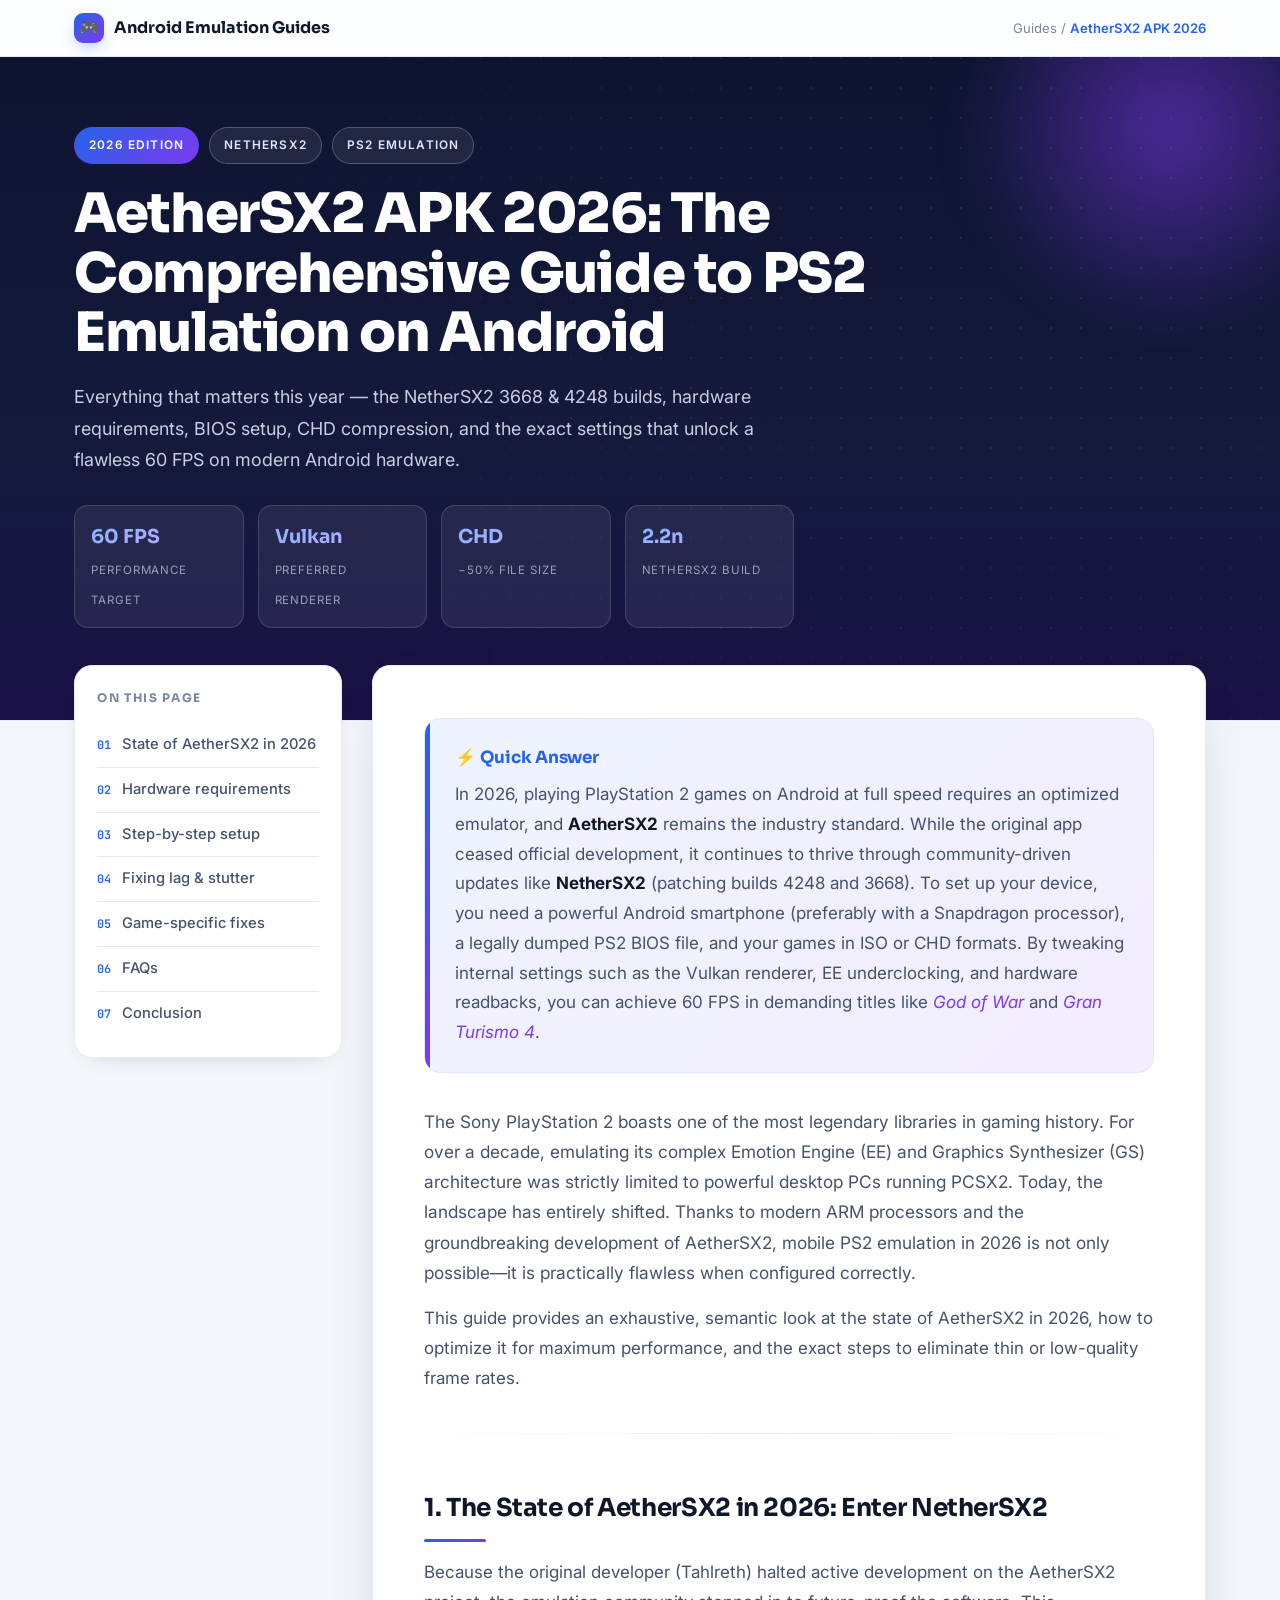
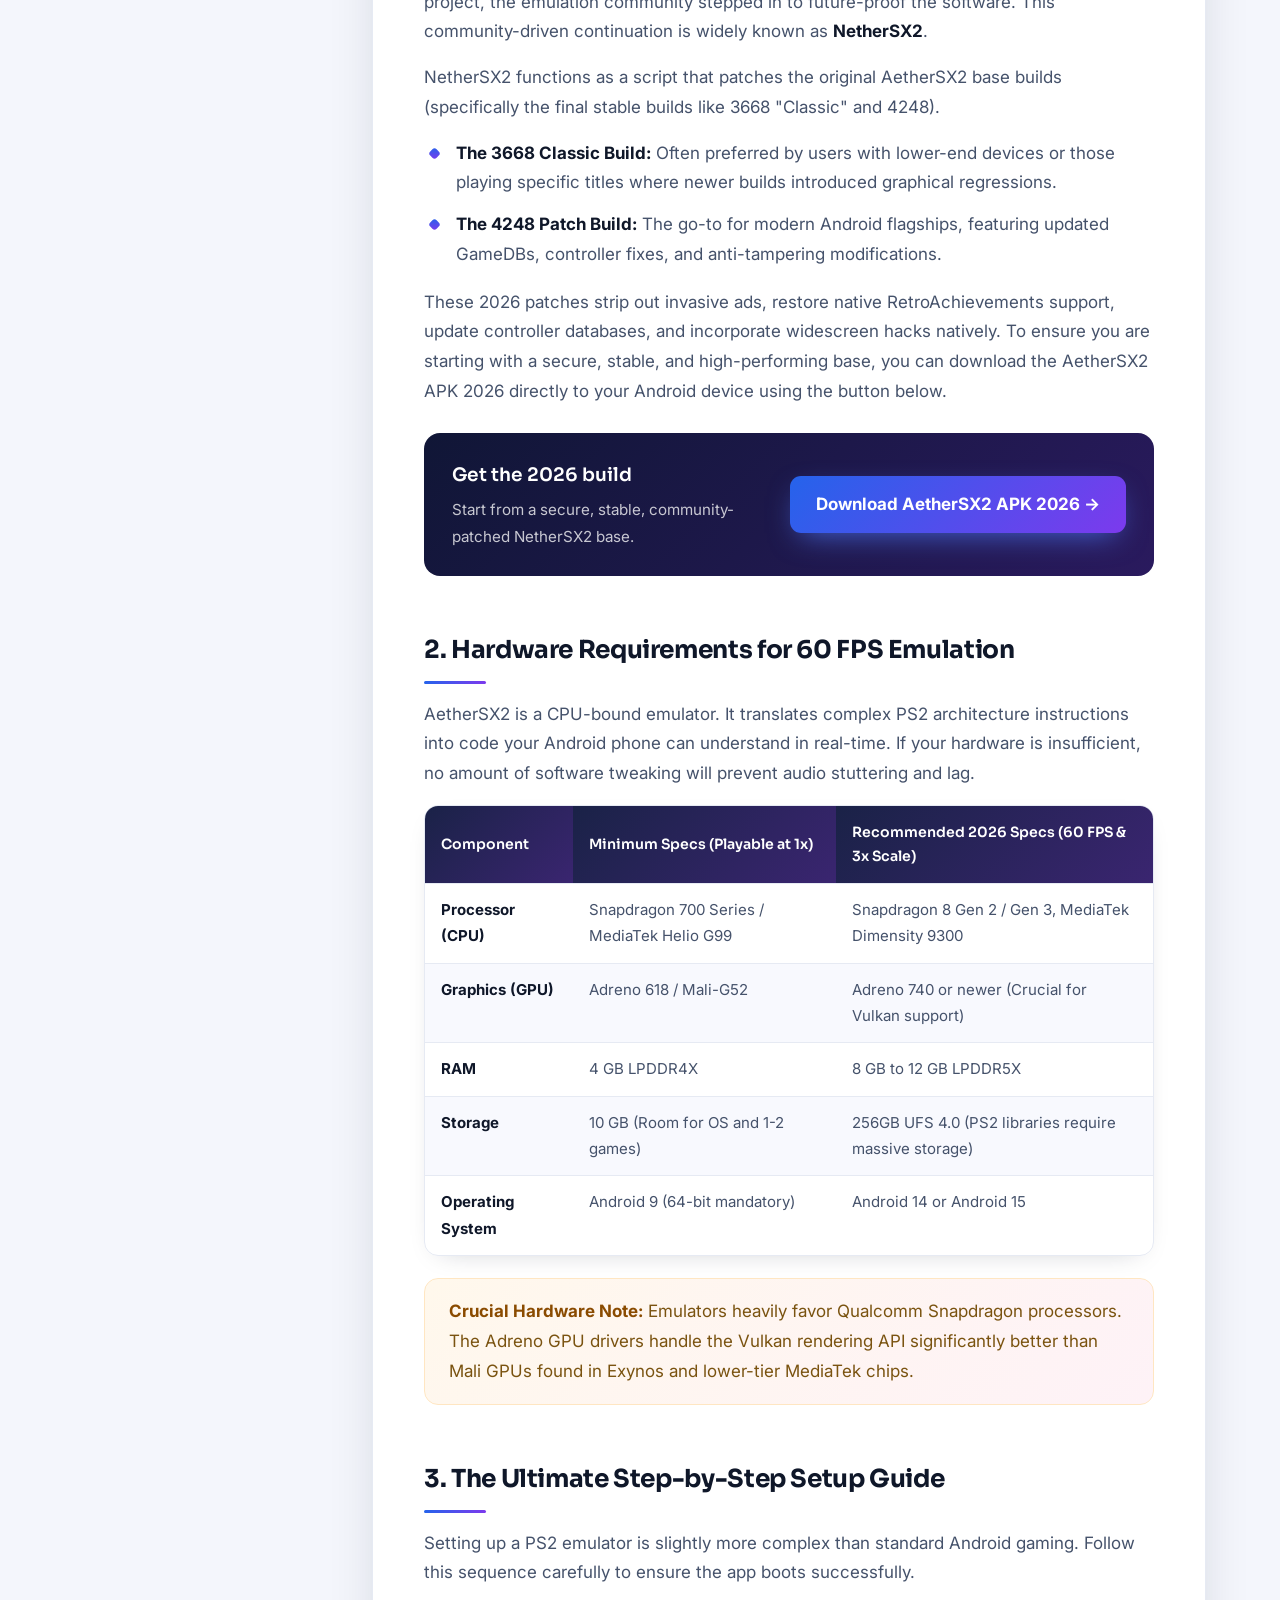
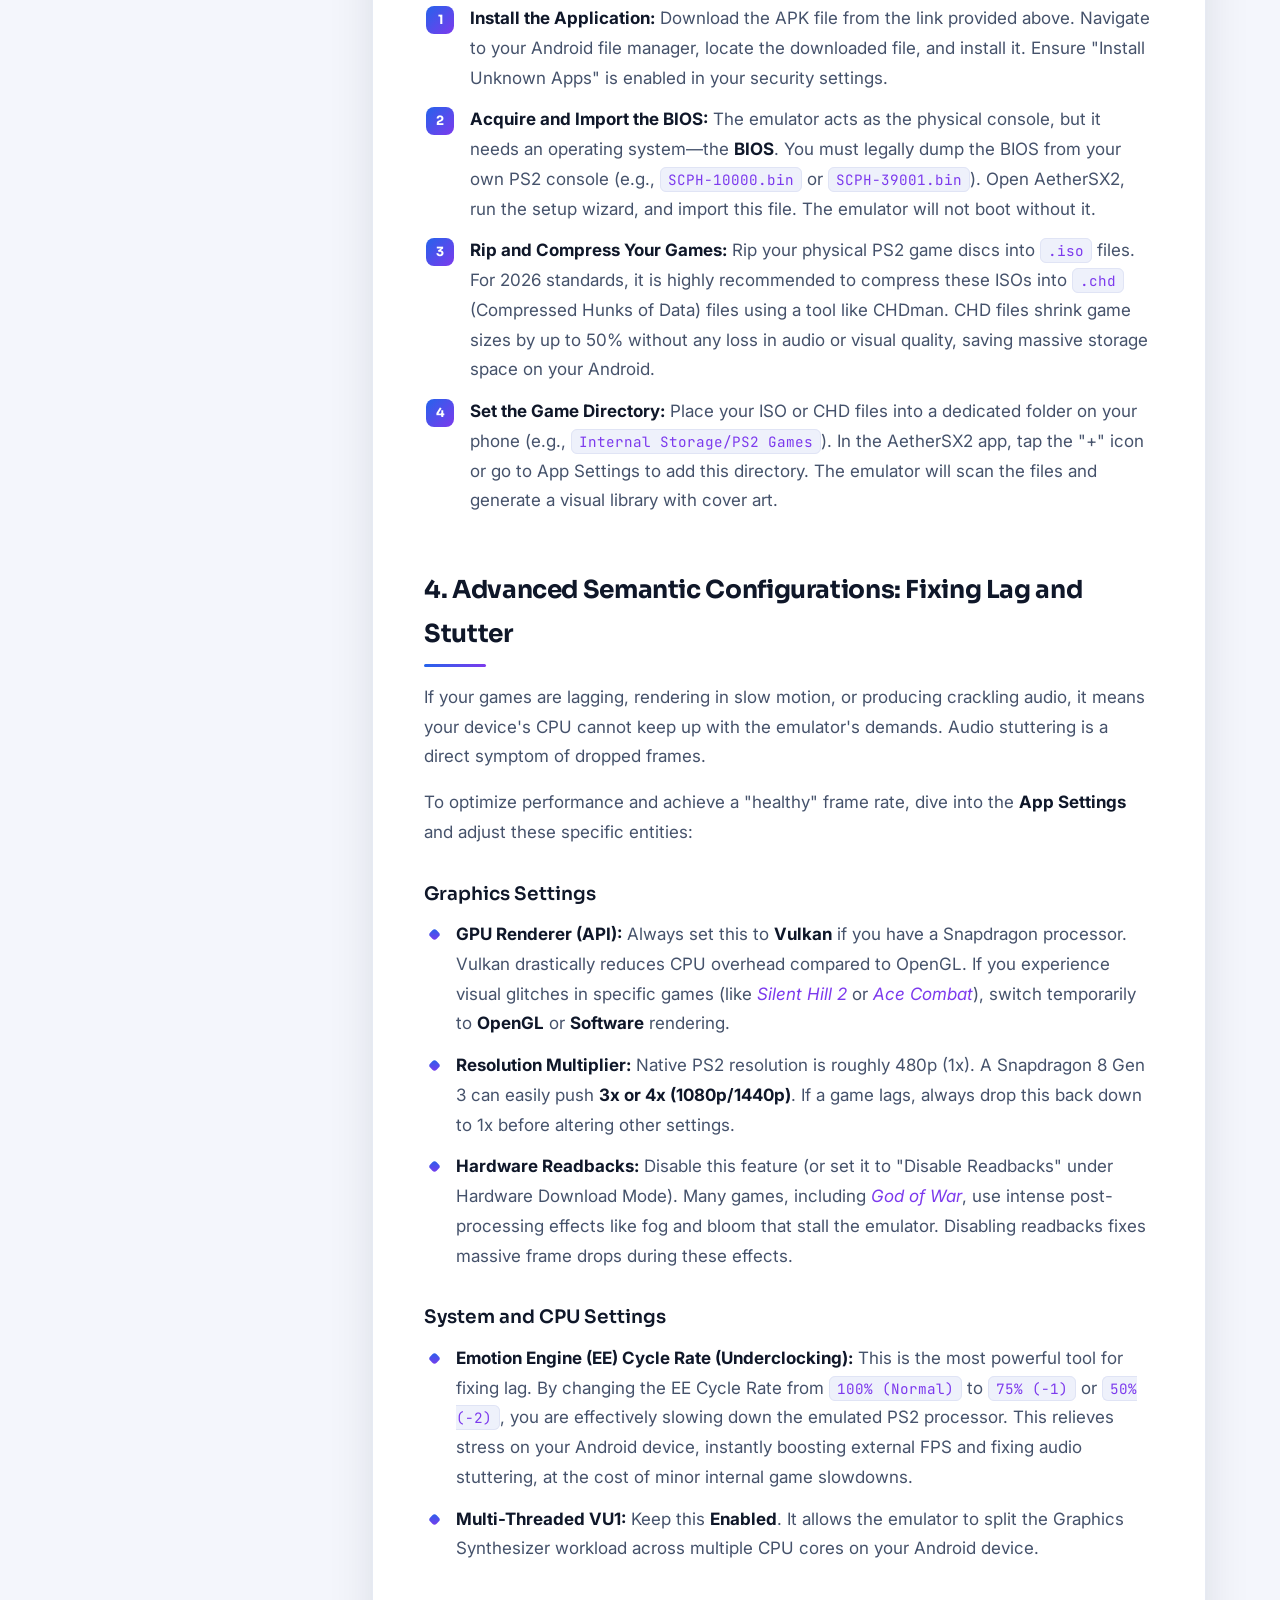
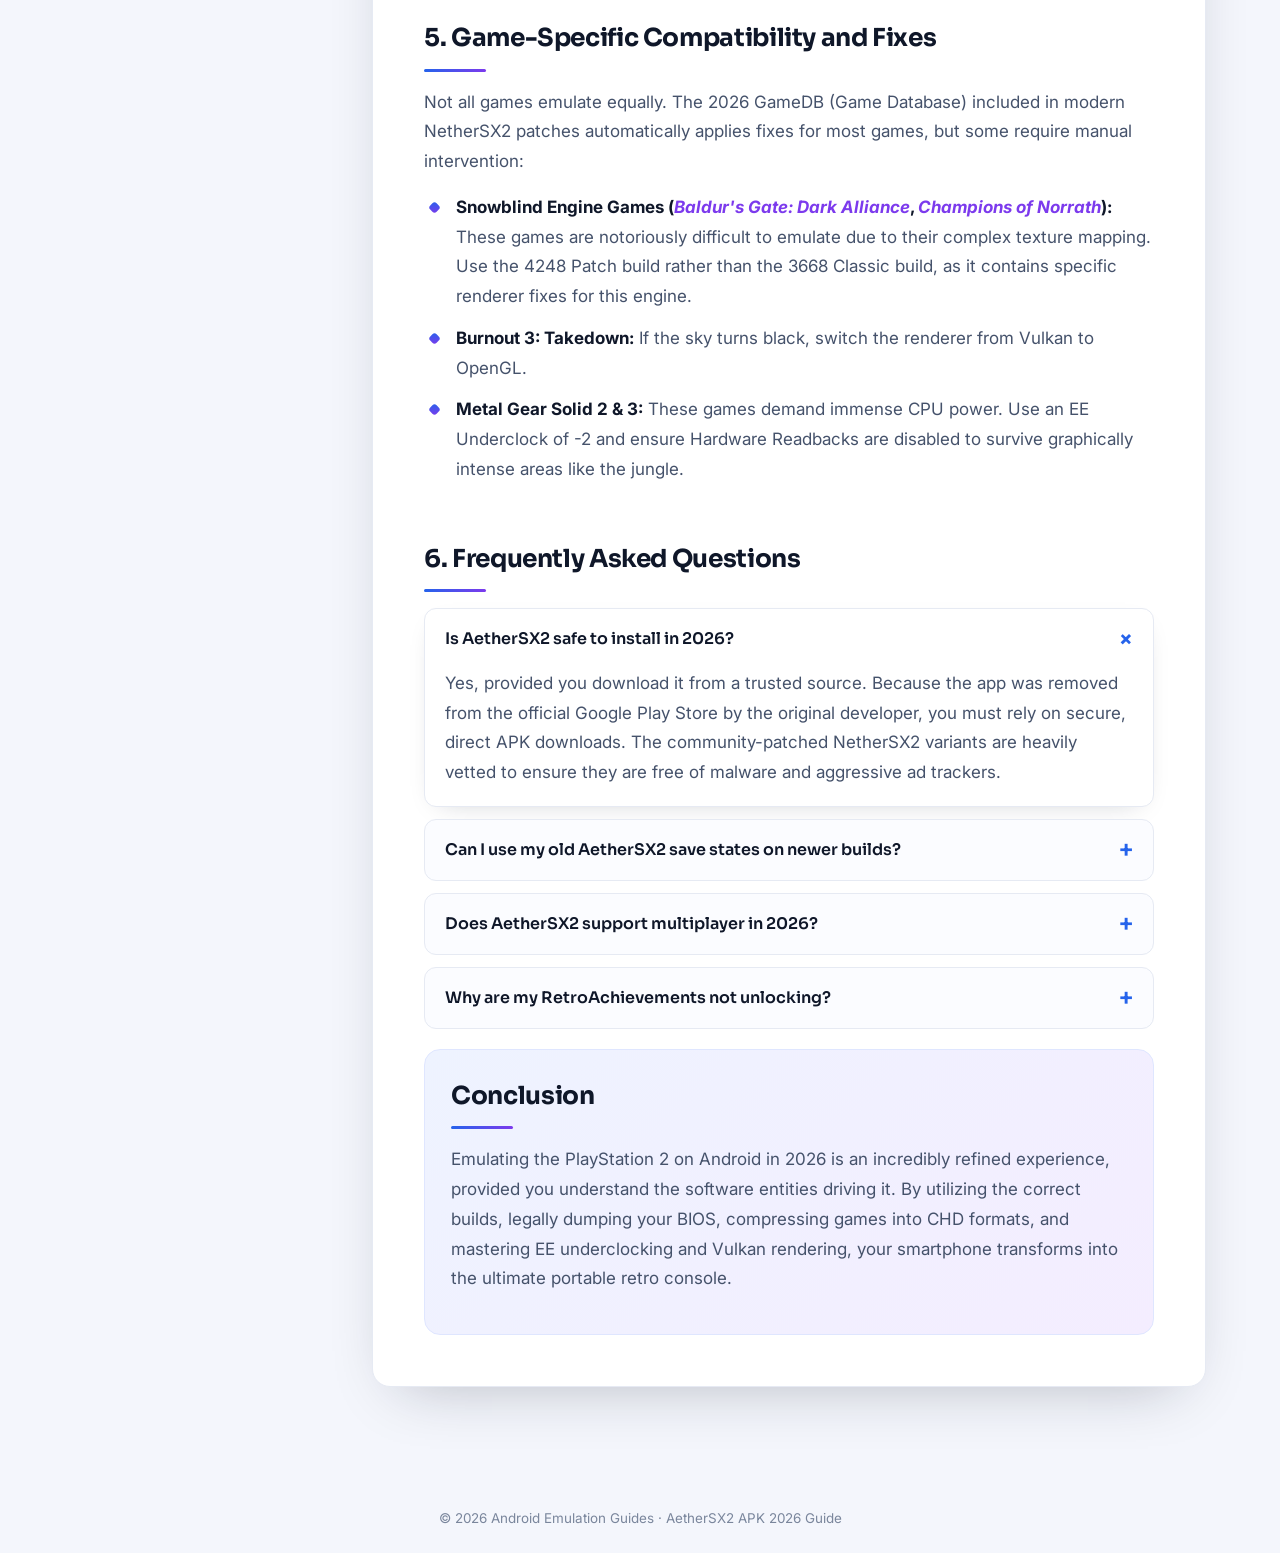
==== index.html @ 11df0278 "Create index.html" ====
<!DOCTYPE html>
<html lang="en">
<head>
    <meta charset="UTF-8">
    <meta name="viewport" content="width=device-width, initial-scale=1.0">
    <title>AetherSX2 APK 2026: The Comprehensive Guide to PS2 Emulation on Android</title>
    <meta name="description" content="The complete 2026 AetherSX2 APK guide — NetherSX2 builds 3668 & 4248, hardware requirements, BIOS setup, CHD compression, Vulkan & EE underclock settings, and game-specific fixes for 60 FPS PS2 emulation on Android.">
    <meta name="keywords" content="AetherSX2 APK 2026, NetherSX2, PS2 emulator Android, AetherSX2 download, PS2 BIOS, CHD compression, Vulkan renderer, EE cycle rate, 60 FPS PS2 emulation, Snapdragon emulation">
    <meta name="author" content="Android Emulation Guides">
    <link rel="canonical" href="https://aetherrsx2apk.com/aethersx2-apk-2026-guide">
    <meta name="robots" content="index, follow, max-snippet:-1, max-image-preview:large, max-video-preview:-1">
    <meta name="googlebot" content="index, follow">
    <meta name="bingbot" content="index, follow">
    <meta name="yandex" content="index, follow">

    <!-- Open Graph -->
    <meta property="og:type" content="article">
    <meta property="og:title" content="AetherSX2 APK 2026: The Comprehensive Guide to PS2 Emulation on Android">
    <meta property="og:description" content="NetherSX2 builds, hardware requirements, BIOS setup, CHD compression, and the exact Vulkan + EE underclock settings for 60 FPS PS2 emulation on Android.">
    <meta property="og:url" content="https://aetherrsx2apk.com/aethersx2-apk-2026-guide">
    <meta property="og:site_name" content="Android Emulation Guides">
    <meta property="og:locale" content="en_US">

    <!-- Twitter -->
    <meta name="twitter:card" content="summary_large_image">
    <meta name="twitter:title" content="AetherSX2 APK 2026: The Comprehensive Guide to PS2 Emulation on Android">
    <meta name="twitter:description" content="Everything about AetherSX2 & NetherSX2 in 2026 — setup, BIOS, CHD, and max-FPS tuning for Android.">

    <link rel="preconnect" href="https://fonts.googleapis.com">
    <link rel="preconnect" href="https://fonts.gstatic.com" crossorigin>
    <link href="https://fonts.googleapis.com/css2?family=Sora:wght@600;700;800&family=Inter:wght@400;500;600;700&family=JetBrains+Mono:wght@500&display=swap" rel="stylesheet">

    <!-- Structured Data -->
    <script type="application/ld+json">
    {
      "@context": "https://schema.org",
      "@graph": [
        {
          "@type": "Article",
          "headline": "AetherSX2 APK 2026: The Comprehensive Guide to PS2 Emulation on Android",
          "description": "An exhaustive 2026 guide to AetherSX2 and NetherSX2 — hardware requirements, BIOS setup, CHD compression, performance tuning, and game-specific fixes for PS2 emulation on Android.",
          "author": { "@type": "Organization", "name": "Android Emulation Guides" },
          "publisher": { "@type": "Organization", "name": "Android Emulation Guides" },
          "mainEntityOfPage": "https://aetherrsx2apk.com/aethersx2-apk-2026-guide",
          "articleSection": "Mobile Gaming",
          "datePublished": "2026-01-01"
        },
        {
          "@type": "BreadcrumbList",
          "itemListElement": [
            { "@type": "ListItem", "position": 1, "name": "Home", "item": "https://aetherrsx2apk.com/" },
            { "@type": "ListItem", "position": 2, "name": "Guides", "item": "https://aetherrsx2apk.com/guides" },
            { "@type": "ListItem", "position": 3, "name": "AetherSX2 APK 2026 Guide" }
          ]
        },
        {
          "@type": "HowTo",
          "name": "How to Set Up AetherSX2 in 2026",
          "step": [
            { "@type": "HowToStep", "name": "Install the Application", "text": "Download the APK, locate it in your file manager, and install it with Install Unknown Apps enabled." },
            { "@type": "HowToStep", "name": "Acquire and Import the BIOS", "text": "Legally dump the BIOS from your own PS2 console and import the .bin file via the AetherSX2 setup wizard." },
            { "@type": "HowToStep", "name": "Rip and Compress Your Games", "text": "Rip discs to ISO and compress to CHD with CHDman to save up to 50% storage without quality loss." },
            { "@type": "HowToStep", "name": "Set the Game Directory", "text": "Place ISO/CHD files in a dedicated folder and add that directory in AetherSX2 to build your library." }
          ]
        },
        {
          "@type": "FAQPage",
          "mainEntity": [
            { "@type": "Question", "name": "Is AetherSX2 safe to install in 2026?", "acceptedAnswer": { "@type": "Answer", "text": "Yes, provided you download from a trusted source. Since the app was removed from Google Play by its original developer, use secure direct APK downloads. Community-patched NetherSX2 variants are heavily vetted to be free of malware and aggressive ad trackers." } },
            { "@type": "Question", "name": "Can I use my old AetherSX2 save states on newer builds?", "acceptedAnswer": { "@type": "Answer", "text": "Save states are often incompatible between major versions (e.g., 3668 vs 4248). Use in-game Memory Card saving before updating, since .ps2 memory card files are universally compatible across builds." } },
            { "@type": "Question", "name": "Does AetherSX2 support multiplayer in 2026?", "acceptedAnswer": { "@type": "Answer", "text": "Yes. NetherSX2 version 2.2n introduced experimental DEV9 Ethernet support. Setting the network API to Sockets enables online PS2 servers for community-hosted games like SOCOM or Monster Hunter." } },
            { "@type": "Question", "name": "Why are my RetroAchievements not unlocking?", "acceptedAnswer": { "@type": "Answer", "text": "Older unpatched AetherSX2 builds had a broken RetroAchievements API connection. Upgrading to a 2026 NetherSX2 patched build restores it and adds native PS3/PS4 trophy unlock sounds." } }
          ]
        }
      ]
    }
    </script>

    <style>
        :root {
            --bg: #f4f6fc;
            --panel: #ffffff;
            --ink: #0f1729;
            --ink-soft: #45526b;
            --muted: #7a869c;
            --line: #e6eaf3;
            --blue: #2563eb;
            --blue-2: #4f7cff;
            --violet: #7c3aed;
            --cyan: #06b6d4;
            --mint: #10b981;
            --amber: #f59e0b;
            --ring: rgba(37, 99, 235, .12);
            --radius: 18px;
            --shadow: 0 22px 60px -28px rgba(15, 23, 41, .30);
            --shadow-sm: 0 8px 26px -16px rgba(15, 23, 41, .28);
        }
        * { box-sizing: border-box; }
        html { scroll-behavior: smooth; }
        body {
            margin: 0;
            font-family: 'Inter', system-ui, -apple-system, sans-serif;
            color: var(--ink);
            background:
                radial-gradient(900px 500px at 100% -5%, rgba(124,58,237,.10), transparent 55%),
                radial-gradient(900px 500px at -5% 5%, rgba(37,99,235,.10), transparent 55%),
                var(--bg);
            line-height: 1.75;
            font-size: 17px;
            -webkit-font-smoothing: antialiased;
        }

        /* Reading progress bar */
        .progress { position: fixed; top: 0; left: 0; height: 3px; width: 0; z-index: 100; background: linear-gradient(90deg, var(--blue), var(--violet), var(--cyan)); transition: width .1s linear; }

        /* ===== Top bar ===== */
        .topbar { position: sticky; top: 0; z-index: 60; background: rgba(255,255,255,.82); backdrop-filter: blur(12px); border-bottom: 1px solid var(--line); }
        .topbar-inner { max-width: 1180px; margin: 0 auto; padding: 13px 24px; display: flex; align-items: center; gap: 12px; }
        .logo { font-family: 'Sora', sans-serif; font-weight: 700; display: flex; align-items: center; gap: 10px; font-size: 1rem; }
        .logo-mark { width: 30px; height: 30px; border-radius: 9px; display: grid; place-items: center; font-size: 1rem; background: linear-gradient(135deg, var(--blue), var(--violet)); box-shadow: 0 6px 18px -6px rgba(37,99,235,.6); }
        .crumbs { margin-left: auto; font-size: .82rem; color: var(--muted); }
        .crumbs span { color: var(--blue); font-weight: 600; }

        /* ===== Hero ===== */
        .hero { position: relative; overflow: hidden; border-bottom: 1px solid var(--line); background: linear-gradient(180deg, #0e1430, #131a3c 60%, #1a1147); color: #fff; }
        .hero::before { content: ""; position: absolute; inset: 0; background-image: radial-gradient(circle at 1px 1px, rgba(255,255,255,.10) 1px, transparent 0); background-size: 30px 30px; mask-image: radial-gradient(circle at 80% 20%, black, transparent 75%); }
        .hero::after { content: ""; position: absolute; width: 460px; height: 460px; right: -120px; top: -160px; border-radius: 50%; background: radial-gradient(circle, rgba(124,58,237,.55), transparent 65%); filter: blur(20px); }
        .hero-inner { position: relative; z-index: 1; max-width: 1180px; margin: 0 auto; padding: 70px 24px 92px; }
        .badge-row { display: flex; gap: 10px; flex-wrap: wrap; margin-bottom: 20px; }
        .pill { font-size: .74rem; font-weight: 600; letter-spacing: .1em; text-transform: uppercase; padding: 7px 14px; border-radius: 999px; border: 1px solid rgba(255,255,255,.22); background: rgba(255,255,255,.08); color: #dfe6ff; }
        .pill.hot { background: linear-gradient(135deg, var(--blue), var(--violet)); border-color: transparent; color: #fff; }
        h1 { font-family: 'Sora', sans-serif; font-weight: 800; font-size: clamp(2.1rem, 5vw, 3.4rem); line-height: 1.1; letter-spacing: -.025em; margin: 0 0 18px; max-width: 20ch; }
        .hero-sub { font-size: 1.12rem; color: rgba(233,238,255,.85); max-width: 66ch; margin: 0 0 30px; }
        .kpis { display: grid; grid-template-columns: repeat(4, minmax(0,1fr)); gap: 14px; max-width: 720px; }
        .kpi { background: rgba(255,255,255,.07); border: 1px solid rgba(255,255,255,.14); border-radius: 14px; padding: 14px 16px; }
        .kpi b { font-family: 'Sora', sans-serif; font-size: 1.2rem; display: block; background: linear-gradient(135deg, #8ab4ff, #c9a4ff); -webkit-background-clip: text; background-clip: text; color: transparent; }
        .kpi span { font-size: .72rem; letter-spacing: .08em; text-transform: uppercase; color: rgba(233,238,255,.6); }

        /* ===== Layout ===== */
        .wrap { max-width: 1180px; margin: -56px auto 90px; padding: 0 24px; position: relative; z-index: 2; display: grid; grid-template-columns: 268px 1fr; gap: 30px; align-items: start; }
        .toc { position: sticky; top: 84px; background: var(--panel); border: 1px solid var(--line); border-radius: var(--radius); box-shadow: var(--shadow-sm); padding: 22px; }
        .toc h4 { margin: 0 0 14px; font-family: 'Sora', sans-serif; font-size: .74rem; letter-spacing: .14em; text-transform: uppercase; color: var(--muted); }
        .toc ol { margin: 0; padding: 0; counter-reset: toc; list-style: none; }
        .toc li { margin: 0; }
        .toc a { counter-increment: toc; display: flex; gap: 11px; align-items: baseline; padding: 9px 0; font-size: .92rem; font-weight: 500; color: var(--ink-soft); border: none; border-bottom: 1px solid var(--line); }
        .toc li:last-child a { border-bottom: none; }
        .toc a::before { content: counter(toc, decimal-leading-zero); font-family: 'JetBrains Mono', monospace; font-size: .74rem; color: var(--blue); font-weight: 600; }
        .toc a:hover { color: var(--violet); }

        .article { background: var(--panel); border: 1px solid var(--line); border-radius: var(--radius); box-shadow: var(--shadow); padding: clamp(26px, 4vw, 54px); min-width: 0; }

        /* Quick answer */
        .quick { position: relative; background: linear-gradient(135deg, #eef3ff, #f3edff); border: 1px solid #dfe6ff; border-radius: 16px; padding: 24px 26px 24px 30px; margin-bottom: 34px; overflow: hidden; }
        .quick::before { content: ""; position: absolute; left: 0; top: 0; bottom: 0; width: 5px; background: linear-gradient(180deg, var(--blue), var(--violet)); }
        .quick h2 { border: none; margin: 0 0 8px; padding: 0; font-size: 1.05rem; color: var(--blue); }
        .quick h2::after { display: none; }
        .quick p { margin: 0; color: var(--ink-soft); }
        .quick strong { color: var(--ink); }

        .lead { font-size: 1.08rem; }
        p { margin: 0 0 16px; color: var(--ink-soft); }
        em { color: var(--violet); font-style: italic; }
        strong { color: var(--ink); }
        a { color: var(--blue); font-weight: 600; text-decoration: none; border-bottom: 1.5px solid rgba(37,99,235,.3); transition: border-color .15s; }
        a:hover { border-color: var(--blue); }
        code { font-family: 'JetBrains Mono', monospace; font-size: .84em; background: #eef1fb; color: var(--violet); padding: 2px 7px; border-radius: 6px; border: 1px solid #e0e4f5; }
        hr { border: none; height: 1px; background: linear-gradient(90deg, transparent, var(--line), transparent); margin: 40px 0; }

        h2 { font-family: 'Sora', sans-serif; font-weight: 700; font-size: 1.55rem; letter-spacing: -.015em; color: var(--ink); margin: 52px 0 16px; padding-bottom: 12px; scroll-margin-top: 84px; position: relative; }
        h2::after { content: ""; position: absolute; left: 0; bottom: 0; width: 62px; height: 3px; border-radius: 3px; background: linear-gradient(90deg, var(--blue), var(--violet)); }
        h3 { font-family: 'Sora', sans-serif; font-weight: 600; font-size: 1.16rem; color: var(--ink); margin: 30px 0 10px; }

        /* Lists */
        .article ul, .article ol { margin: 0 0 18px; padding-left: 2px; }
        .article li { list-style: none; position: relative; padding-left: 30px; margin-bottom: 12px; color: var(--ink-soft); }
        .article ul li::before { content: ""; position: absolute; left: 4px; top: 10px; width: 9px; height: 9px; border-radius: 3px; background: linear-gradient(135deg, var(--blue), var(--violet)); transform: rotate(45deg); }
        .article ol { counter-reset: st; }
        .article ol li { counter-increment: st; padding-left: 44px; }
        .article ol li::before { content: counter(st); position: absolute; left: 0; top: 2px; width: 28px; height: 28px; display: grid; place-items: center; font-family: 'Sora', sans-serif; font-weight: 700; font-size: .8rem; color: #fff; border-radius: 8px; background: linear-gradient(135deg, var(--blue), var(--violet)); }

        /* Table */
        .table-wrap { overflow-x: auto; border-radius: 14px; border: 1px solid var(--line); box-shadow: var(--shadow-sm); margin: 8px 0 22px; -webkit-overflow-scrolling: touch; }
        table { width: 100%; border-collapse: collapse; font-size: .94rem; min-width: 560px; }
        thead th { background: linear-gradient(135deg, #1a2247, #3a2570); color: #fff; font-family: 'Sora', sans-serif; font-weight: 600; text-align: left; padding: 14px 16px; font-size: .88rem; }
        tbody td { padding: 13px 16px; border-top: 1px solid var(--line); color: var(--ink-soft); vertical-align: top; }
        tbody tr:nth-child(even) { background: #f8f9fe; }
        tbody tr:hover { background: #eef2ff; }
        tbody td strong { color: var(--ink); }

        /* Blockquote */
        blockquote { position: relative; margin: 22px 0; padding: 18px 22px 18px 24px; background: linear-gradient(135deg, #fff8ec, #fef2f7); border: 1px solid #ffe6c2; border-radius: 14px; color: #7a5310; font-style: normal; }
        blockquote strong { color: #8a4b00; }

        /* CTA */
        .cta { display: flex; align-items: center; gap: 20px; flex-wrap: wrap; background: linear-gradient(135deg, #101636, #2a1a5e); color: #fff; border-radius: 16px; padding: 26px 28px; margin: 26px 0; }
        .cta-text { flex: 1 1 260px; }
        .cta-text h3 { color: #fff; margin: 0 0 6px; }
        .cta-text p { color: rgba(255,255,255,.76); margin: 0; font-size: .95rem; }
        .cta-btn { background: linear-gradient(135deg, var(--blue), var(--violet)); color: #fff !important; font-weight: 700; padding: 14px 26px; border-radius: 11px; border: none; white-space: nowrap; box-shadow: 0 10px 30px -10px rgba(79,124,255,.8); }
        .cta-btn:hover { border: none; color: #fff; opacity: .94; }

        /* FAQ */
        .faq details { border: 1px solid var(--line); border-radius: 12px; margin-bottom: 12px; background: #fbfcff; overflow: hidden; transition: box-shadow .2s; }
        .faq details[open] { box-shadow: var(--shadow-sm); background: #fff; }
        .faq summary { cursor: pointer; list-style: none; padding: 16px 52px 16px 20px; font-family: 'Sora', sans-serif; font-weight: 600; font-size: 1rem; color: var(--ink); position: relative; }
        .faq summary::-webkit-details-marker { display: none; }
        .faq summary::after { content: "+"; position: absolute; right: 20px; top: 50%; transform: translateY(-50%); font-size: 1.5rem; color: var(--blue); transition: transform .2s; }
        .faq details[open] summary::after { transform: translateY(-50%) rotate(45deg); }
        .faq details p { padding: 0 20px 18px; margin: 0; }

        /* Conclusion */
        .conclusion { background: linear-gradient(135deg, #eef3ff, #f4edff); border: 1px solid #dfe6ff; border-radius: 16px; padding: 24px 26px; margin-top: 20px; }
        .conclusion h2 { margin-top: 0; }
        .conclusion h2::after { left: 0; }

        .foot { text-align: center; color: var(--muted); font-size: .84rem; padding: 30px 20px 6px; }

        @media (max-width: 940px) { .wrap { grid-template-columns: 1fr; } .toc { position: static; order: -1; } .kpis { grid-template-columns: repeat(2, 1fr); } }
        @media (max-width: 560px) { body { font-size: 16px; } h2 { font-size: 1.34rem; } }
    </style>
</head>
<body>
    <div class="progress" id="progress"></div>

    <nav class="topbar">
        <div class="topbar-inner">
            <span class="logo"><span class="logo-mark">🎮</span> Android Emulation Guides</span>
            <span class="crumbs">Guides / <span>AetherSX2 APK 2026</span></span>
        </div>
    </nav>

    <header class="hero">
        <div class="hero-inner">
            <div class="badge-row">
                <span class="pill hot">2026 Edition</span>
                <span class="pill">NetherSX2</span>
                <span class="pill">PS2 Emulation</span>
            </div>
            <h1>AetherSX2 APK 2026: The Comprehensive Guide to PS2 Emulation on Android</h1>
            <p class="hero-sub">Everything that matters this year — the NetherSX2 3668 &amp; 4248 builds, hardware requirements, BIOS setup, CHD compression, and the exact settings that unlock a flawless 60 FPS on modern Android hardware.</p>
            <div class="kpis">
                <div class="kpi"><b>60 FPS</b><span>Performance target</span></div>
                <div class="kpi"><b>Vulkan</b><span>Preferred renderer</span></div>
                <div class="kpi"><b>CHD</b><span>−50% file size</span></div>
                <div class="kpi"><b>2.2n</b><span>NetherSX2 build</span></div>
            </div>
        </div>
    </header>

    <div class="wrap">
        <aside class="toc" aria-label="Table of contents">
            <h4>On this page</h4>
            <ol>
                <li><a href="#state">State of AetherSX2 in 2026</a></li>
                <li><a href="#hardware">Hardware requirements</a></li>
                <li><a href="#setup">Step-by-step setup</a></li>
                <li><a href="#config">Fixing lag &amp; stutter</a></li>
                <li><a href="#compat">Game-specific fixes</a></li>
                <li><a href="#faq">FAQs</a></li>
                <li><a href="#conclusion">Conclusion</a></li>
            </ol>
        </aside>

        <article class="article">
            <div class="quick">
                <h2>⚡ Quick Answer</h2>
                <p>In 2026, playing PlayStation 2 games on Android at full speed requires an optimized emulator, and <strong>AetherSX2</strong> remains the industry standard. While the original app ceased official development, it continues to thrive through community-driven updates like <strong>NetherSX2</strong> (patching builds 4248 and 3668). To set up your device, you need a powerful Android smartphone (preferably with a Snapdragon processor), a legally dumped PS2 BIOS file, and your games in ISO or CHD formats. By tweaking internal settings such as the Vulkan renderer, EE underclocking, and hardware readbacks, you can achieve 60 FPS in demanding titles like <em>God of War</em> and <em>Gran Turismo 4</em>.</p>
            </div>

            <p class="lead">The Sony PlayStation 2 boasts one of the most legendary libraries in gaming history. For over a decade, emulating its complex Emotion Engine (EE) and Graphics Synthesizer (GS) architecture was strictly limited to powerful desktop PCs running PCSX2. Today, the landscape has entirely shifted. Thanks to modern ARM processors and the groundbreaking development of AetherSX2, mobile PS2 emulation in 2026 is not only possible—it is practically flawless when configured correctly.</p>
            <p>This guide provides an exhaustive, semantic look at the state of AetherSX2 in 2026, how to optimize it for maximum performance, and the exact steps to eliminate thin or low-quality frame rates.</p>

            <hr>

            <h2 id="state">1. The State of AetherSX2 in 2026: Enter NetherSX2</h2>
            <p>Because the original developer (Tahlreth) halted active development on the AetherSX2 project, the emulation community stepped in to future-proof the software. This community-driven continuation is widely known as <strong>NetherSX2</strong>.</p>
            <p>NetherSX2 functions as a script that patches the original AetherSX2 base builds (specifically the final stable builds like 3668 "Classic" and 4248).</p>
            <ul>
                <li><strong>The 3668 Classic Build:</strong> Often preferred by users with lower-end devices or those playing specific titles where newer builds introduced graphical regressions.</li>
                <li><strong>The 4248 Patch Build:</strong> The go-to for modern Android flagships, featuring updated GameDBs, controller fixes, and anti-tampering modifications.</li>
            </ul>
            <p>These 2026 patches strip out invasive ads, restore native RetroAchievements support, update controller databases, and incorporate widescreen hacks natively. To ensure you are starting with a secure, stable, and high-performing base, you can download the AetherSX2 APK 2026 directly to your Android device using the button below.</p>
            <div class="cta">
                <div class="cta-text">
                    <h3>Get the 2026 build</h3>
                    <p>Start from a secure, stable, community-patched NetherSX2 base.</p>
                </div>
                <a class="cta-btn" href="https://aetherrsx2apk.com">Download AetherSX2 APK 2026 →</a>
            </div>

            <h2 id="hardware">2. Hardware Requirements for 60 FPS Emulation</h2>
            <p>AetherSX2 is a CPU-bound emulator. It translates complex PS2 architecture instructions into code your Android phone can understand in real-time. If your hardware is insufficient, no amount of software tweaking will prevent audio stuttering and lag.</p>
            <div class="table-wrap">
                <table>
                    <thead>
                        <tr>
                            <th>Component</th>
                            <th>Minimum Specs (Playable at 1x)</th>
                            <th>Recommended 2026 Specs (60 FPS &amp; 3x Scale)</th>
                        </tr>
                    </thead>
                    <tbody>
                        <tr><td><strong>Processor (CPU)</strong></td><td>Snapdragon 700 Series / MediaTek Helio G99</td><td>Snapdragon 8 Gen 2 / Gen 3, MediaTek Dimensity 9300</td></tr>
                        <tr><td><strong>Graphics (GPU)</strong></td><td>Adreno 618 / Mali-G52</td><td>Adreno 740 or newer (Crucial for Vulkan support)</td></tr>
                        <tr><td><strong>RAM</strong></td><td>4 GB LPDDR4X</td><td>8 GB to 12 GB LPDDR5X</td></tr>
                        <tr><td><strong>Storage</strong></td><td>10 GB (Room for OS and 1-2 games)</td><td>256GB UFS 4.0 (PS2 libraries require massive storage)</td></tr>
                        <tr><td><strong>Operating System</strong></td><td>Android 9 (64-bit mandatory)</td><td>Android 14 or Android 15</td></tr>
                    </tbody>
                </table>
            </div>
            <blockquote><strong>Crucial Hardware Note:</strong> Emulators heavily favor Qualcomm Snapdragon processors. The Adreno GPU drivers handle the Vulkan rendering API significantly better than Mali GPUs found in Exynos and lower-tier MediaTek chips.</blockquote>

            <h2 id="setup">3. The Ultimate Step-by-Step Setup Guide</h2>
            <p>Setting up a PS2 emulator is slightly more complex than standard Android gaming. Follow this sequence carefully to ensure the app boots successfully.</p>
            <ol>
                <li><strong>Install the Application:</strong> Download the APK file from the link provided above. Navigate to your Android file manager, locate the downloaded file, and install it. Ensure "Install Unknown Apps" is enabled in your security settings.</li>
                <li><strong>Acquire and Import the BIOS:</strong> The emulator acts as the physical console, but it needs an operating system—the <strong>BIOS</strong>. You must legally dump the BIOS from your own PS2 console (e.g., <code>SCPH-10000.bin</code> or <code>SCPH-39001.bin</code>). Open AetherSX2, run the setup wizard, and import this file. The emulator will not boot without it.</li>
                <li><strong>Rip and Compress Your Games:</strong> Rip your physical PS2 game discs into <code>.iso</code> files. For 2026 standards, it is highly recommended to compress these ISOs into <code>.chd</code> (Compressed Hunks of Data) files using a tool like CHDman. CHD files shrink game sizes by up to 50% without any loss in audio or visual quality, saving massive storage space on your Android.</li>
                <li><strong>Set the Game Directory:</strong> Place your ISO or CHD files into a dedicated folder on your phone (e.g., <code>Internal Storage/PS2 Games</code>). In the AetherSX2 app, tap the "+" icon or go to App Settings to add this directory. The emulator will scan the files and generate a visual library with cover art.</li>
            </ol>

            <h2 id="config">4. Advanced Semantic Configurations: Fixing Lag and Stutter</h2>
            <p>If your games are lagging, rendering in slow motion, or producing crackling audio, it means your device's CPU cannot keep up with the emulator's demands. Audio stuttering is a direct symptom of dropped frames.</p>
            <p>To optimize performance and achieve a "healthy" frame rate, dive into the <strong>App Settings</strong> and adjust these specific entities:</p>
            <h3>Graphics Settings</h3>
            <ul>
                <li><strong>GPU Renderer (API):</strong> Always set this to <strong>Vulkan</strong> if you have a Snapdragon processor. Vulkan drastically reduces CPU overhead compared to OpenGL. If you experience visual glitches in specific games (like <em>Silent Hill 2</em> or <em>Ace Combat</em>), switch temporarily to <strong>OpenGL</strong> or <strong>Software</strong> rendering.</li>
                <li><strong>Resolution Multiplier:</strong> Native PS2 resolution is roughly 480p (1x). A Snapdragon 8 Gen 3 can easily push <strong>3x or 4x (1080p/1440p)</strong>. If a game lags, always drop this back down to 1x before altering other settings.</li>
                <li><strong>Hardware Readbacks:</strong> Disable this feature (or set it to "Disable Readbacks" under Hardware Download Mode). Many games, including <em>God of War</em>, use intense post-processing effects like fog and bloom that stall the emulator. Disabling readbacks fixes massive frame drops during these effects.</li>
            </ul>
            <h3>System and CPU Settings</h3>
            <ul>
                <li><strong>Emotion Engine (EE) Cycle Rate (Underclocking):</strong> This is the most powerful tool for fixing lag. By changing the EE Cycle Rate from <code>100% (Normal)</code> to <code>75% (-1)</code> or <code>50% (-2)</code>, you are effectively slowing down the emulated PS2 processor. This relieves stress on your Android device, instantly boosting external FPS and fixing audio stuttering, at the cost of minor internal game slowdowns.</li>
                <li><strong>Multi-Threaded VU1:</strong> Keep this <strong>Enabled</strong>. It allows the emulator to split the Graphics Synthesizer workload across multiple CPU cores on your Android device.</li>
            </ul>

            <h2 id="compat">5. Game-Specific Compatibility and Fixes</h2>
            <p>Not all games emulate equally. The 2026 GameDB (Game Database) included in modern NetherSX2 patches automatically applies fixes for most games, but some require manual intervention:</p>
            <ul>
                <li><strong>Snowblind Engine Games (<em>Baldur's Gate: Dark Alliance</em>, <em>Champions of Norrath</em>):</strong> These games are notoriously difficult to emulate due to their complex texture mapping. Use the 4248 Patch build rather than the 3668 Classic build, as it contains specific renderer fixes for this engine.</li>
                <li><strong>Burnout 3: Takedown:</strong> If the sky turns black, switch the renderer from Vulkan to OpenGL.</li>
                <li><strong>Metal Gear Solid 2 &amp; 3:</strong> These games demand immense CPU power. Use an EE Underclock of -2 and ensure Hardware Readbacks are disabled to survive graphically intense areas like the jungle.</li>
            </ul>

            <h2 id="faq">6. Frequently Asked Questions</h2>
            <div class="faq">
                <details open>
                    <summary>Is AetherSX2 safe to install in 2026?</summary>
                    <p>Yes, provided you download it from a trusted source. Because the app was removed from the official Google Play Store by the original developer, you must rely on secure, direct APK downloads. The community-patched NetherSX2 variants are heavily vetted to ensure they are free of malware and aggressive ad trackers.</p>
                </details>
                <details>
                    <summary>Can I use my old AetherSX2 save states on newer builds?</summary>
                    <p>Save states are often incompatible between major version shifts (e.g., between build 3668 and 4248). It is strictly recommended to use the standard "Memory Card" in-game saving system before updating or switching APK versions, as memory card files (<code>.ps2</code>) are universally compatible across all builds.</p>
                </details>
                <details>
                    <summary>Does AetherSX2 support multiplayer in 2026?</summary>
                    <p>Yes. Recent developments in the NetherSX2 community (specifically version 2.2n) have introduced experimental DEV9 Ethernet support. By configuring the network API to "Sockets" in the system settings, players can access online PS2 servers for games that still host community-run multiplayer, such as <em>SOCOM</em> or <em>Monster Hunter</em>.</p>
                </details>
                <details>
                    <summary>Why are my RetroAchievements not unlocking?</summary>
                    <p>If you are playing on an older, unpatched build of AetherSX2, the RetroAchievements API connection was broken. Upgrading to a 2026 NetherSX2 patched build restores this functionality and even adds native PlayStation 3/4 trophy unlock sounds.</p>
                </details>
            </div>

            <div class="conclusion">
                <h2 id="conclusion">Conclusion</h2>
                <p>Emulating the PlayStation 2 on Android in 2026 is an incredibly refined experience, provided you understand the software entities driving it. By utilizing the correct builds, legally dumping your BIOS, compressing games into CHD formats, and mastering EE underclocking and Vulkan rendering, your smartphone transforms into the ultimate portable retro console.</p>
            </div>
        </article>
    </div>

    <p class="foot">© 2026 Android Emulation Guides · AetherSX2 APK 2026 Guide</p>

    <script>
        var bar = document.getElementById('progress');
        window.addEventListener('scroll', function () {
            var h = document.documentElement;
            var scrolled = (h.scrollTop) / (h.scrollHeight - h.clientHeight);
            bar.style.width = (scrolled * 100) + '%';
        }, { passive: true });
    </script>
</body>
</html>
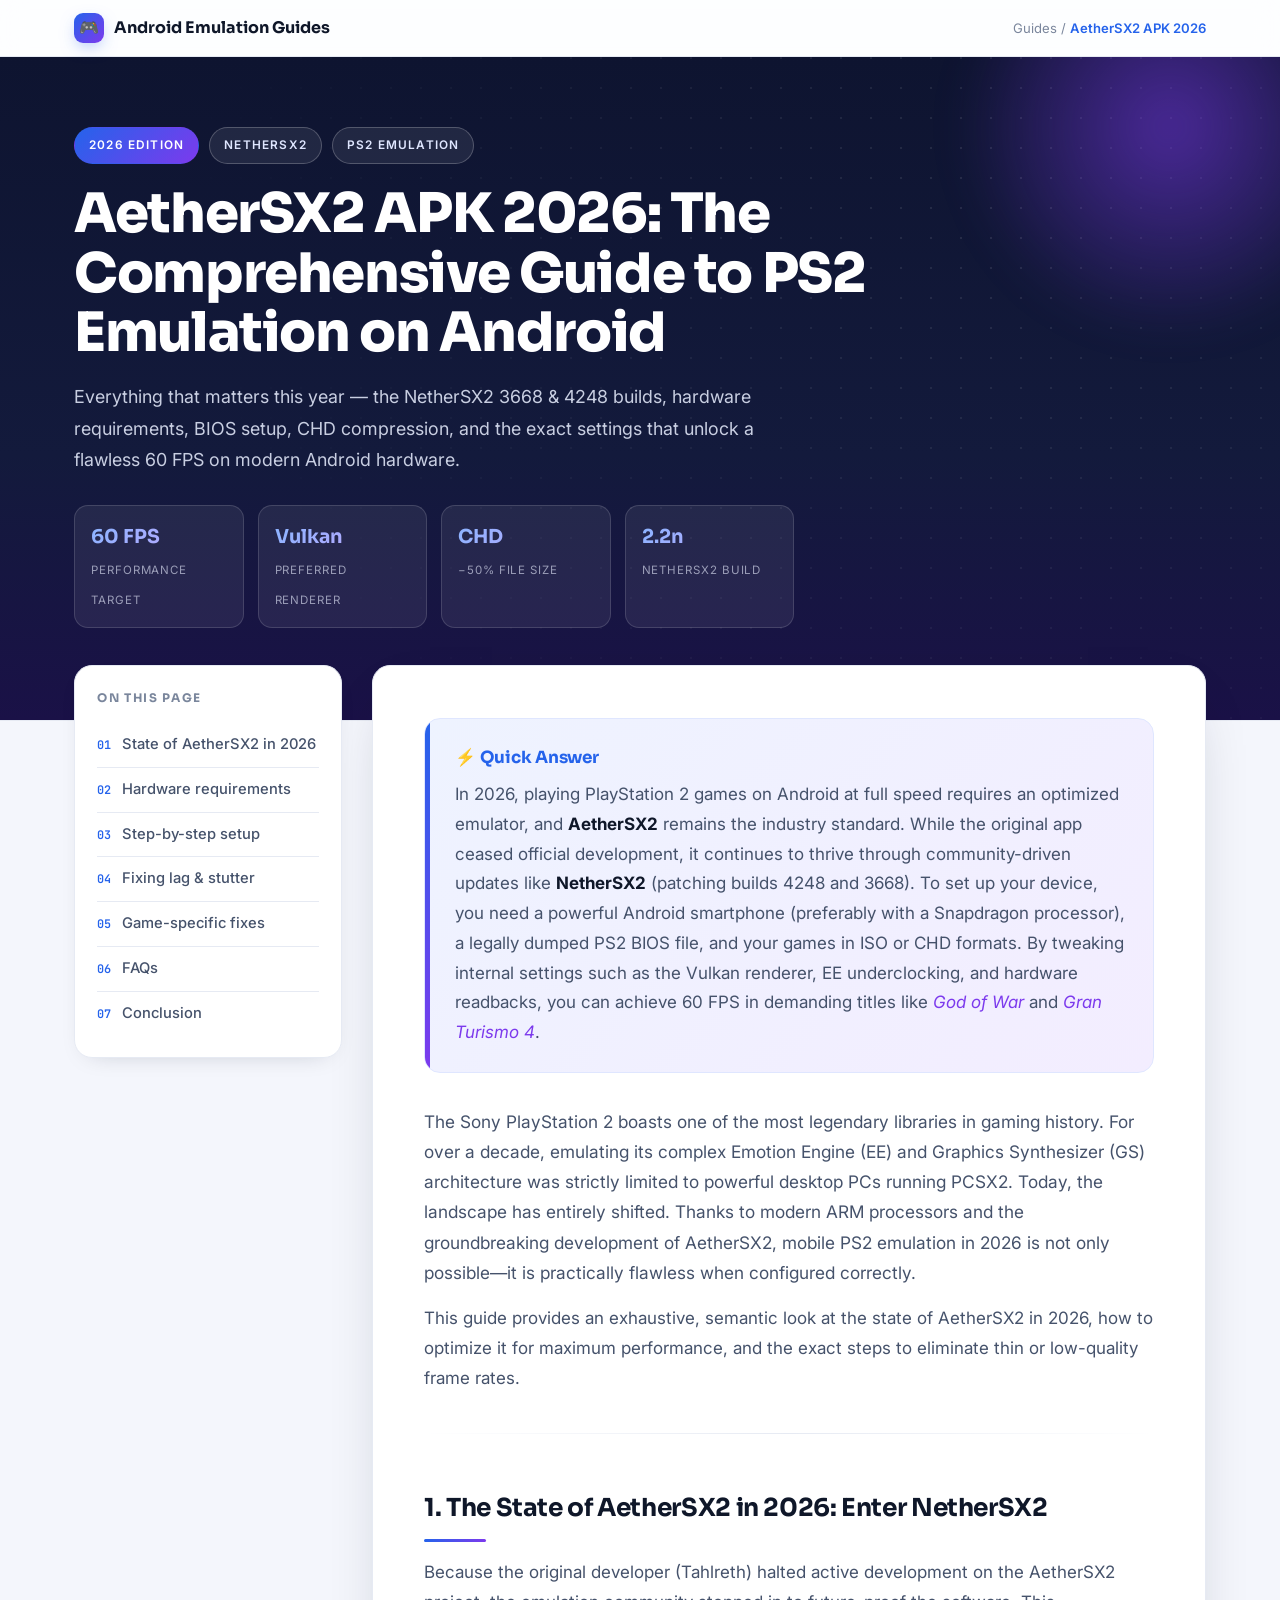
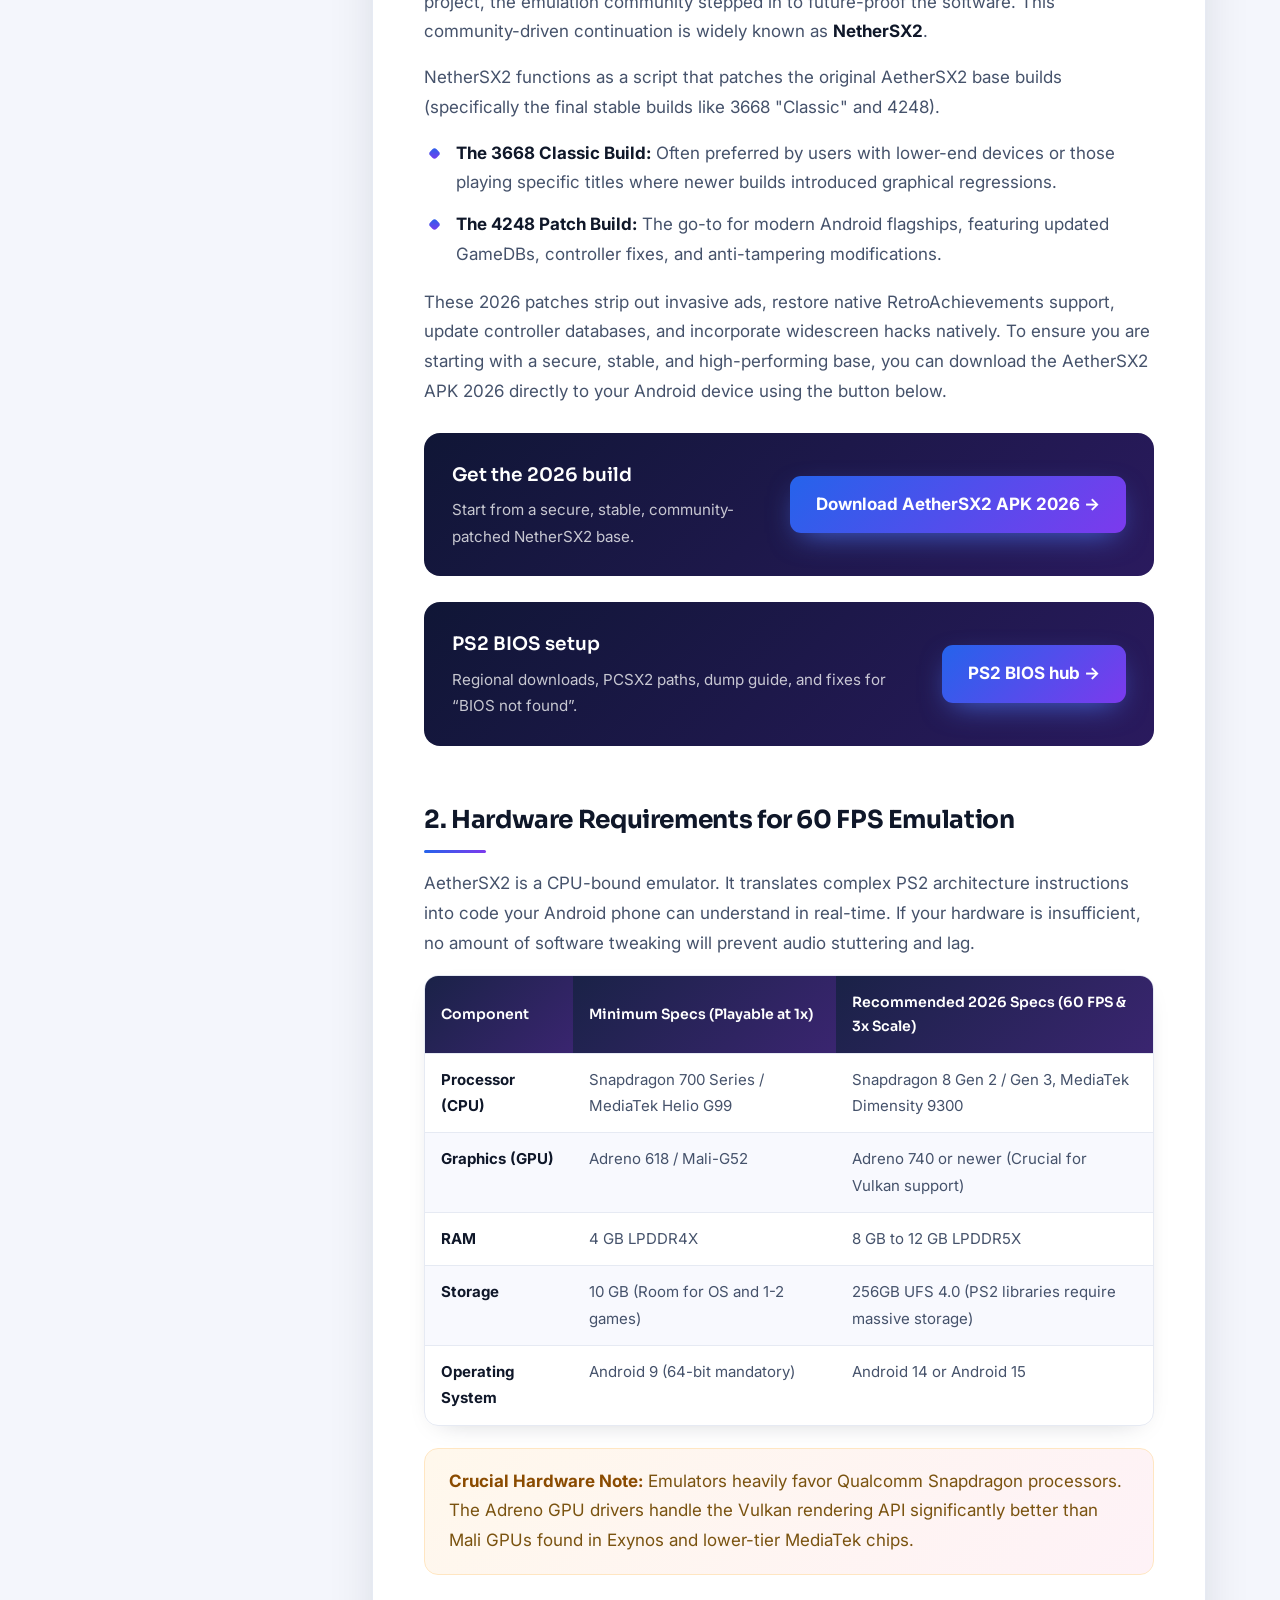
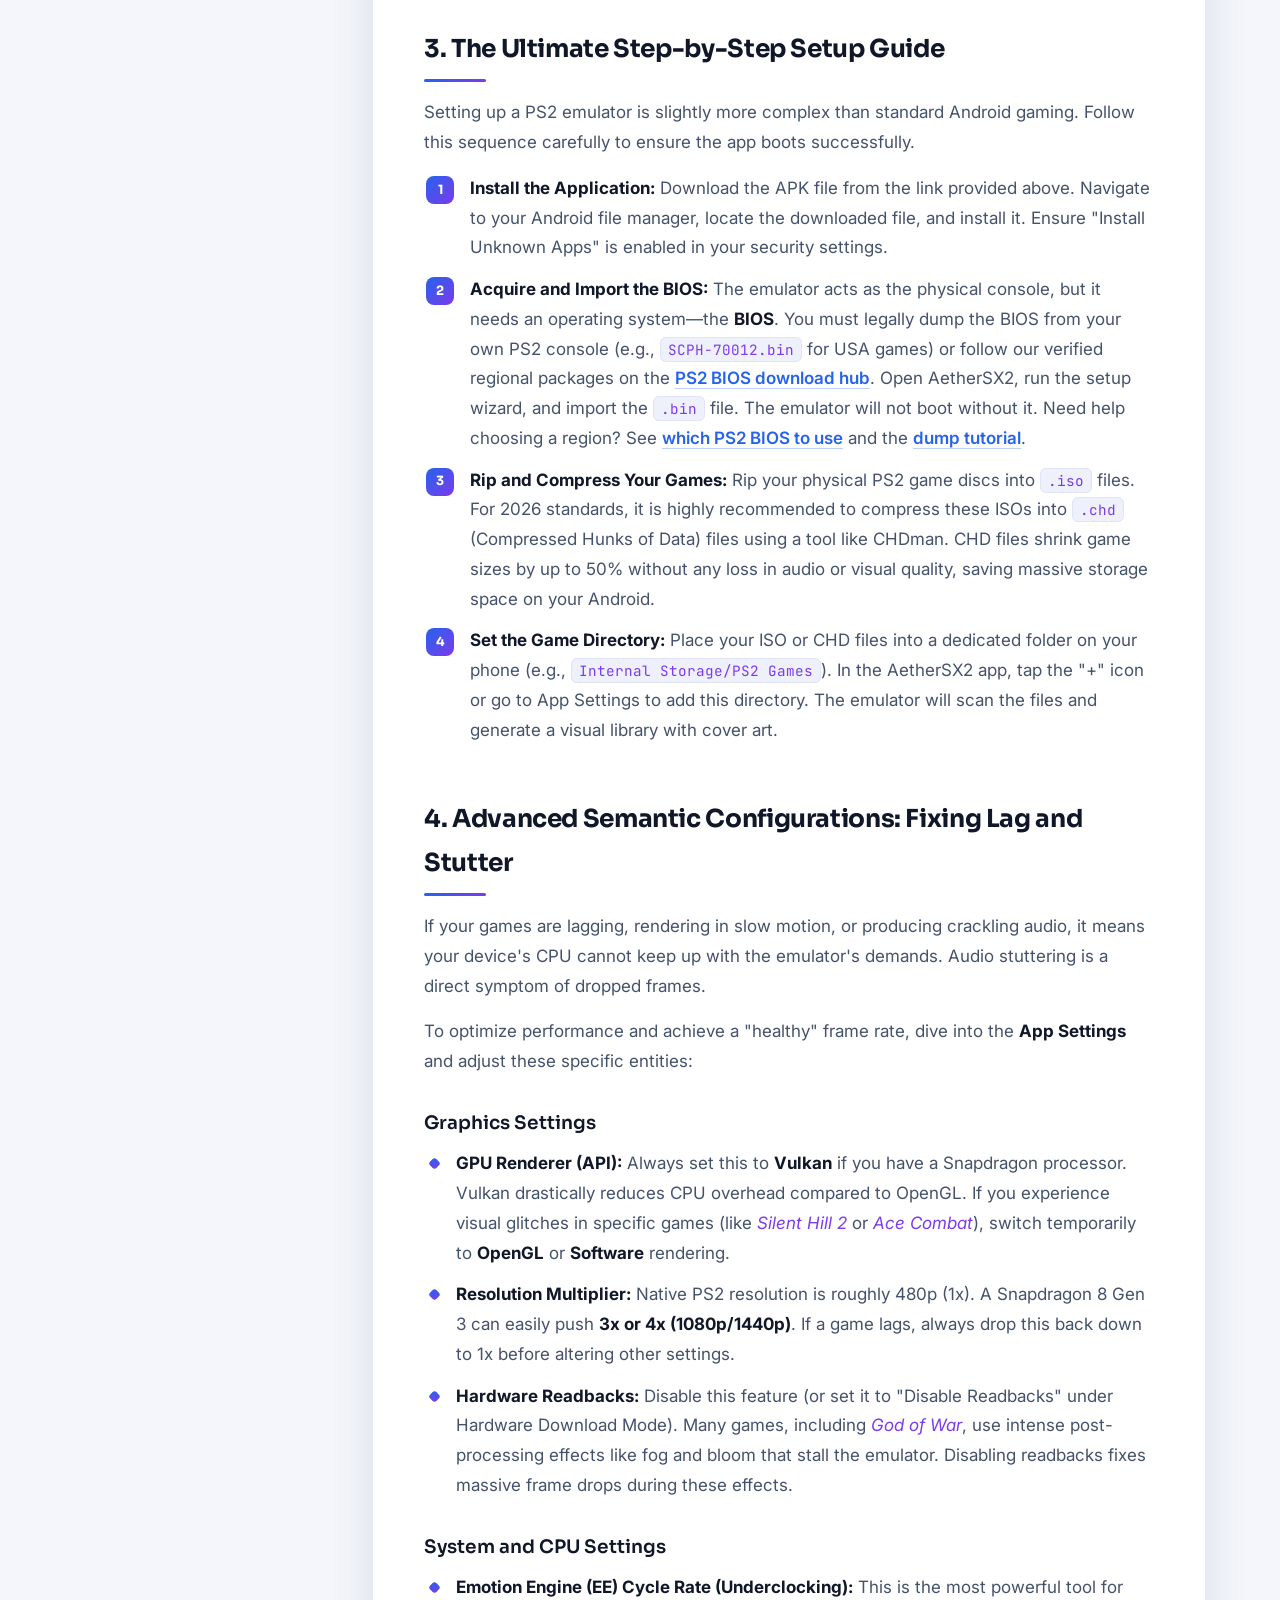
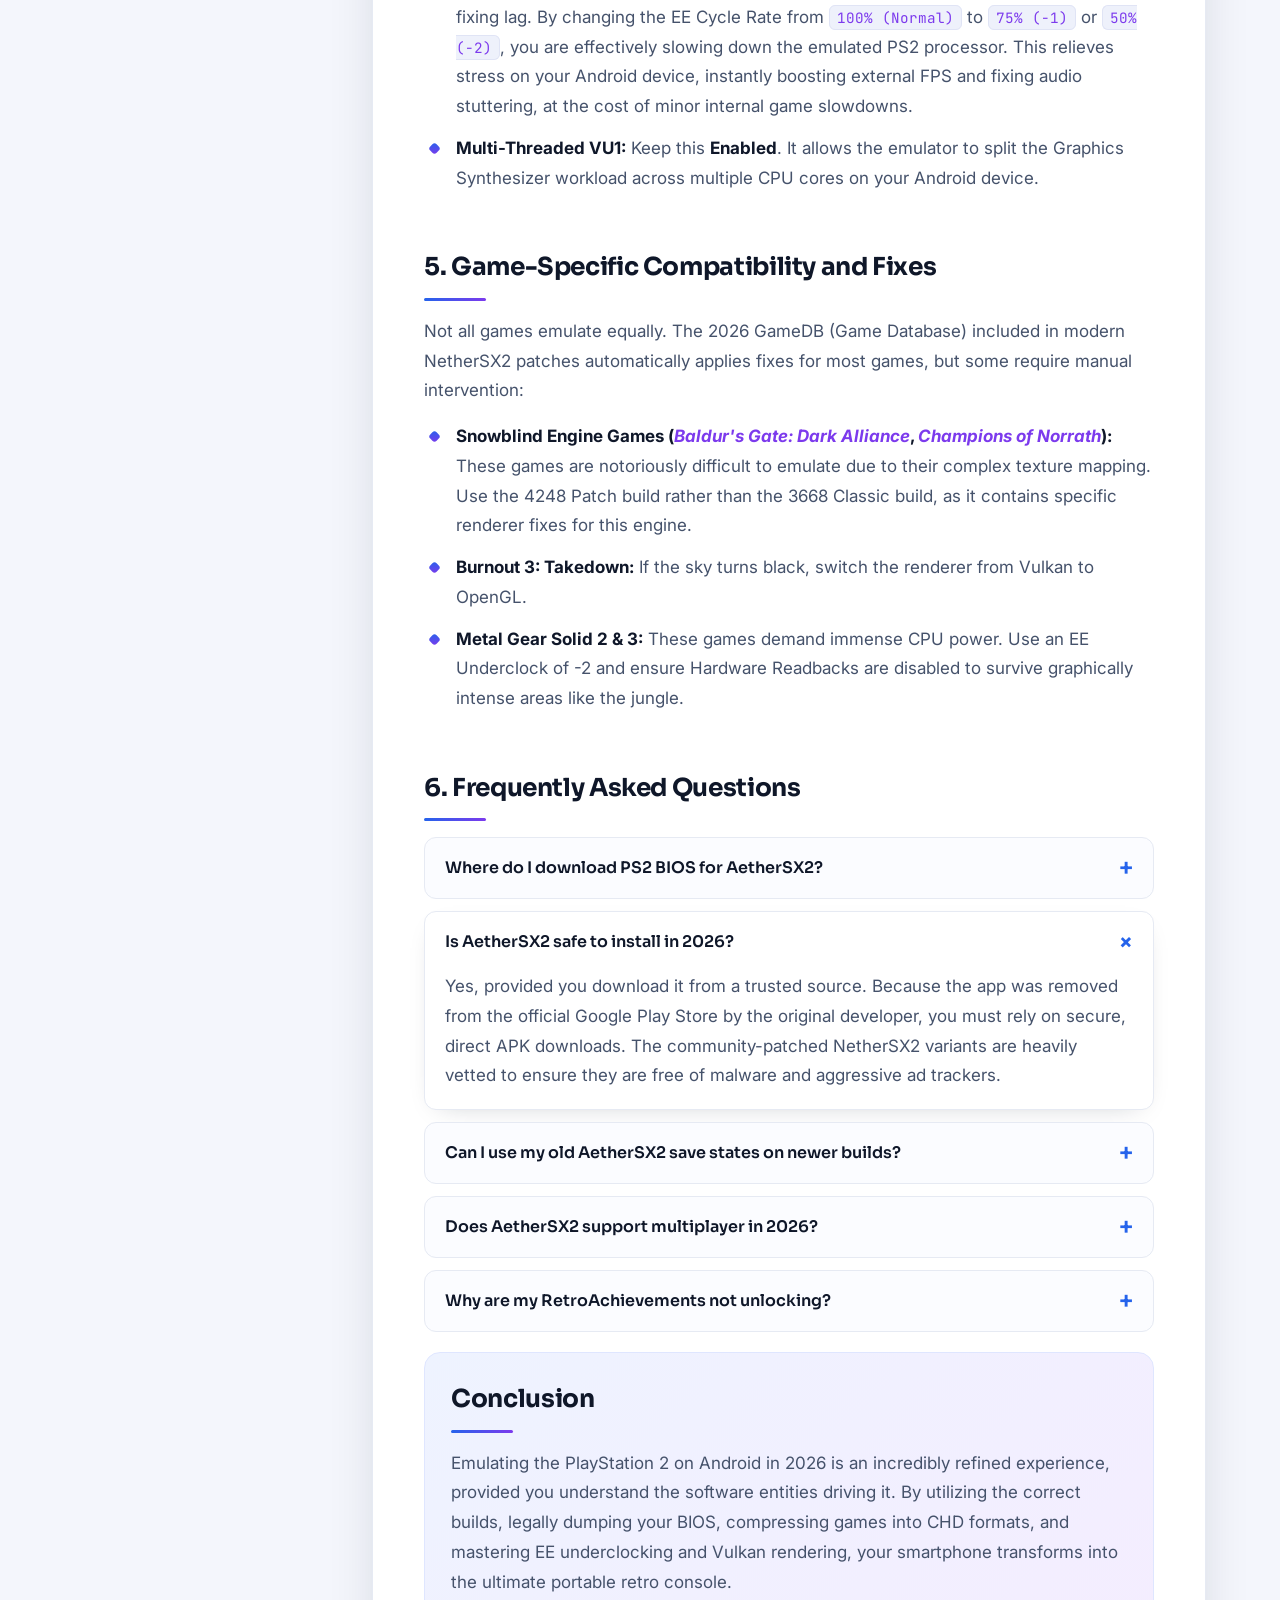
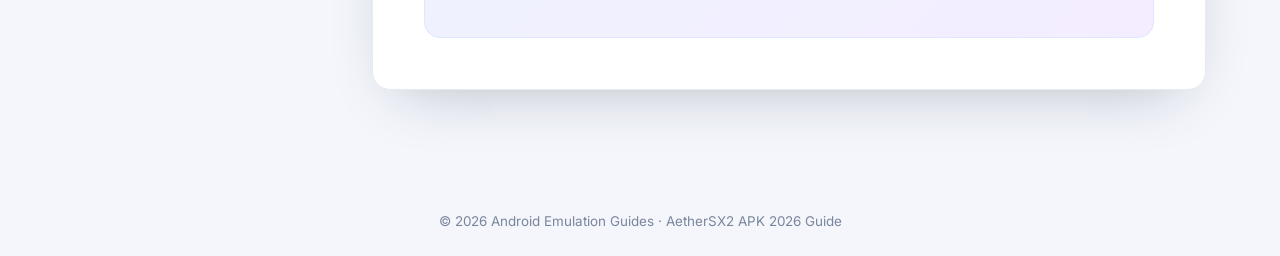
==== commit 7412a94a: "Add PS2 BIOS keyword silo pages, assets, sitemap, and guide links Implement static HTML for the BIOS" ====
--- a/index.html
+++ b/index.html
@@ -58,7 +58,7 @@
           "name": "How to Set Up AetherSX2 in 2026",
           "step": [
             { "@type": "HowToStep", "name": "Install the Application", "text": "Download the APK, locate it in your file manager, and install it with Install Unknown Apps enabled." },
-            { "@type": "HowToStep", "name": "Acquire and Import the BIOS", "text": "Legally dump the BIOS from your own PS2 console and import the .bin file via the AetherSX2 setup wizard." },
+            { "@type": "HowToStep", "name": "Acquire and Import the BIOS", "text": "Legally dump the BIOS from your own PS2 console or use the regional guides at aetherrsx2apk.com/aethersx2-bios/, then import the .bin file via the AetherSX2 setup wizard." },
             { "@type": "HowToStep", "name": "Rip and Compress Your Games", "text": "Rip discs to ISO and compress to CHD with CHDman to save up to 50% storage without quality loss." },
             { "@type": "HowToStep", "name": "Set the Game Directory", "text": "Place ISO/CHD files in a dedicated folder and add that directory in AetherSX2 to build your library." }
           ]
@@ -288,6 +288,14 @@
                 <a class="cta-btn" href="https://aetherrsx2apk.com">Download AetherSX2 APK 2026 →</a>
             </div>
 
+            <div class="cta">
+                <div class="cta-text">
+                    <h3>PS2 BIOS setup</h3>
+                    <p>Regional downloads, PCSX2 paths, dump guide, and fixes for “BIOS not found”.</p>
+                </div>
+                <a class="cta-btn" href="https://aetherrsx2apk.com/aethersx2-bios/">PS2 BIOS hub →</a>
+            </div>
+
             <h2 id="hardware">2. Hardware Requirements for 60 FPS Emulation</h2>
             <p>AetherSX2 is a CPU-bound emulator. It translates complex PS2 architecture instructions into code your Android phone can understand in real-time. If your hardware is insufficient, no amount of software tweaking will prevent audio stuttering and lag.</p>
             <div class="table-wrap">
@@ -314,7 +322,7 @@
             <p>Setting up a PS2 emulator is slightly more complex than standard Android gaming. Follow this sequence carefully to ensure the app boots successfully.</p>
             <ol>
                 <li><strong>Install the Application:</strong> Download the APK file from the link provided above. Navigate to your Android file manager, locate the downloaded file, and install it. Ensure "Install Unknown Apps" is enabled in your security settings.</li>
-                <li><strong>Acquire and Import the BIOS:</strong> The emulator acts as the physical console, but it needs an operating system—the <strong>BIOS</strong>. You must legally dump the BIOS from your own PS2 console (e.g., <code>SCPH-10000.bin</code> or <code>SCPH-39001.bin</code>). Open AetherSX2, run the setup wizard, and import this file. The emulator will not boot without it.</li>
+                <li><strong>Acquire and Import the BIOS:</strong> The emulator acts as the physical console, but it needs an operating system—the <strong>BIOS</strong>. You must legally dump the BIOS from your own PS2 console (e.g., <code>SCPH-70012.bin</code> for USA games) or follow our verified regional packages on the <a href="https://aetherrsx2apk.com/aethersx2-bios/">PS2 BIOS download hub</a>. Open AetherSX2, run the setup wizard, and import the <code>.bin</code> file. The emulator will not boot without it. Need help choosing a region? See <a href="https://aetherrsx2apk.com/which-ps2-bios-to-use-for-aethersx2/">which PS2 BIOS to use</a> and the <a href="https://aetherrsx2apk.com/how-to-dump-ps2-bios/">dump tutorial</a>.</li>
                 <li><strong>Rip and Compress Your Games:</strong> Rip your physical PS2 game discs into <code>.iso</code> files. For 2026 standards, it is highly recommended to compress these ISOs into <code>.chd</code> (Compressed Hunks of Data) files using a tool like CHDman. CHD files shrink game sizes by up to 50% without any loss in audio or visual quality, saving massive storage space on your Android.</li>
                 <li><strong>Set the Game Directory:</strong> Place your ISO or CHD files into a dedicated folder on your phone (e.g., <code>Internal Storage/PS2 Games</code>). In the AetherSX2 app, tap the "+" icon or go to App Settings to add this directory. The emulator will scan the files and generate a visual library with cover art.</li>
             </ol>
@@ -344,6 +352,10 @@
 
             <h2 id="faq">6. Frequently Asked Questions</h2>
             <div class="faq">
+                <details>
+                    <summary>Where do I download PS2 BIOS for AetherSX2?</summary>
+                    <p>Use firmware dumped from a PS2 you own, or follow the regional download and checksum steps on our <a href="https://aetherrsx2apk.com/aethersx2-bios/">PS2 BIOS hub</a>. For PCSX2 on PC, the same <code>.bin</code> file works — see <a href="https://aetherrsx2apk.com/which-ps2-bios-to-use-for-aethersx2/">which PS2 BIOS to use</a>.</p>
+                </details>
                 <details open>
                     <summary>Is AetherSX2 safe to install in 2026?</summary>
                     <p>Yes, provided you download it from a trusted source. Because the app was removed from the official Google Play Store by the original developer, you must rely on secure, direct APK downloads. The community-patched NetherSX2 variants are heavily vetted to ensure they are free of malware and aggressive ad trackers.</p>
